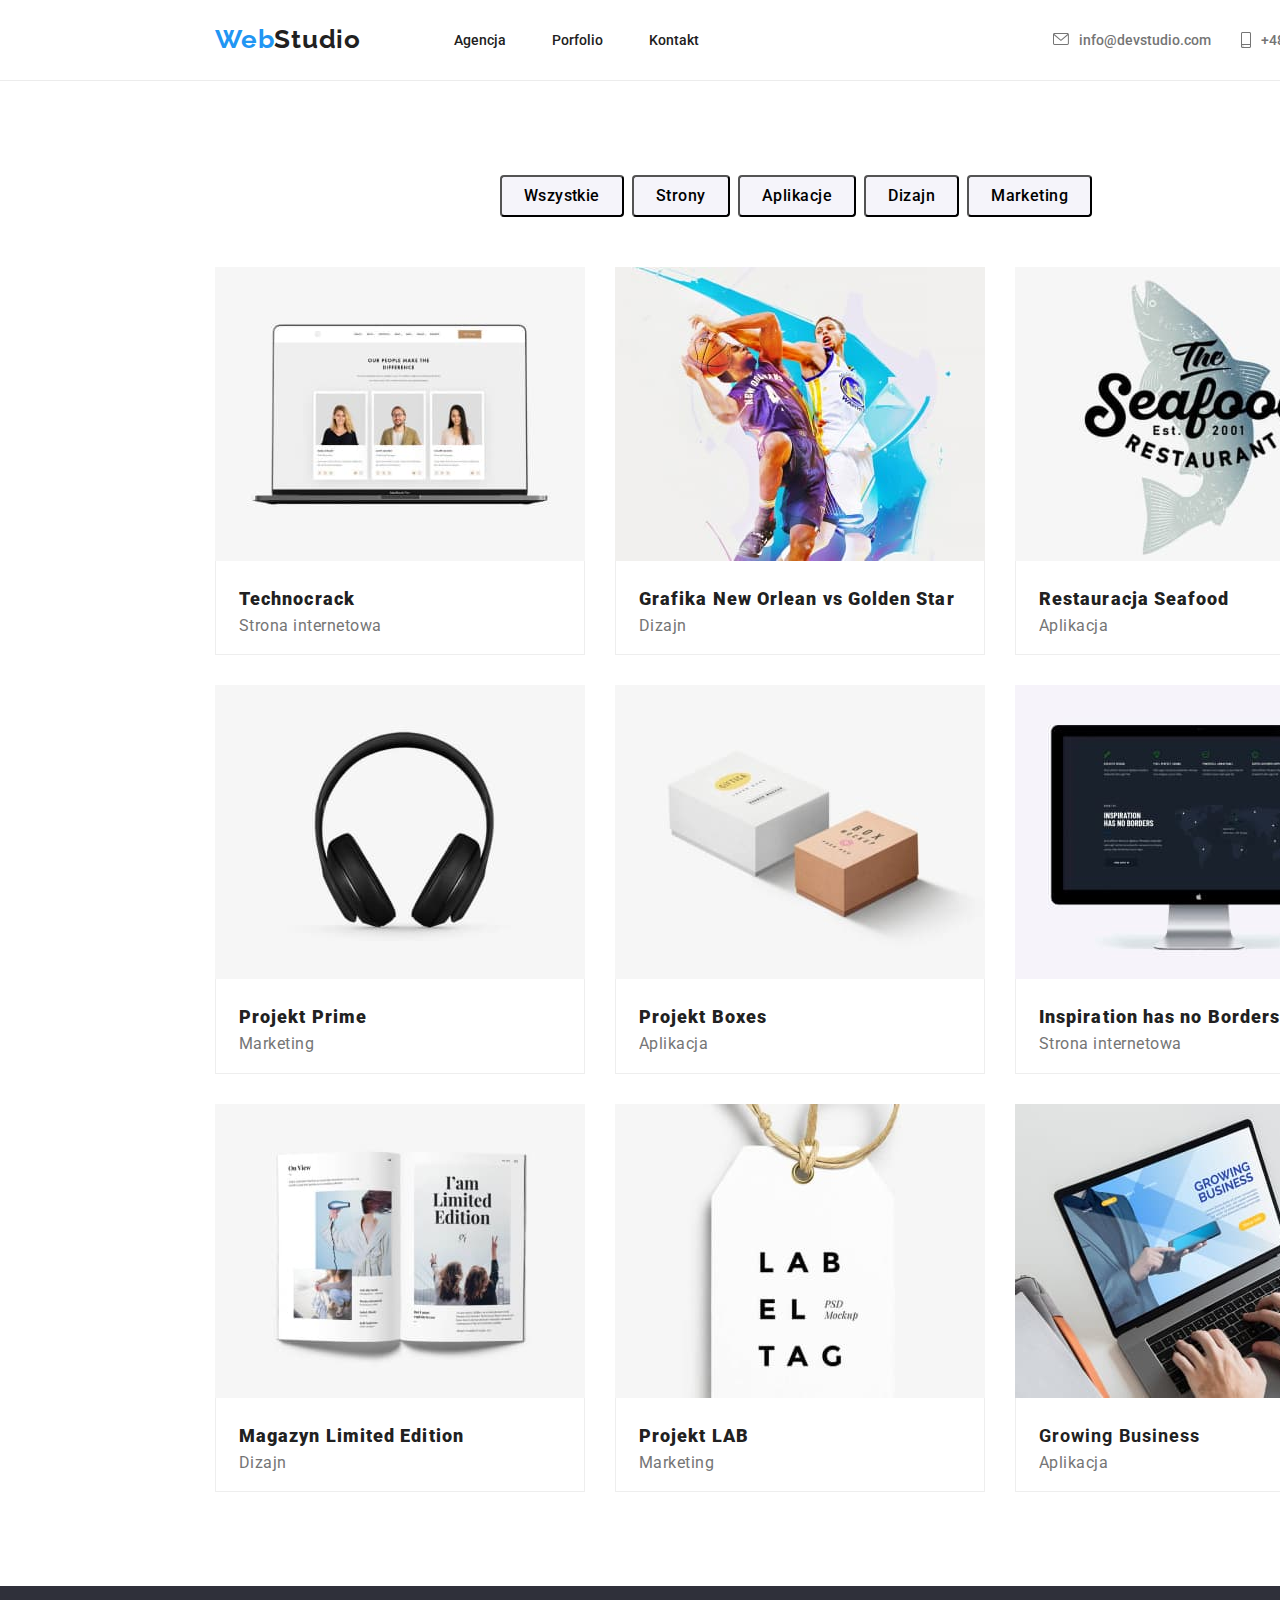
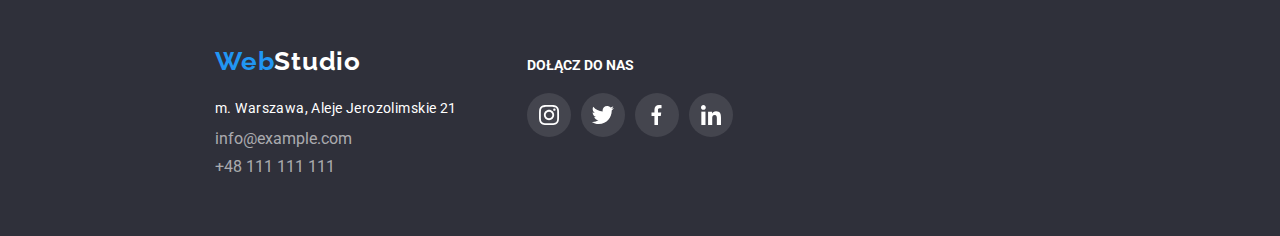
==== portfolio.html @ 10651b07 "Zmiana headera i footera na stronie Portfolio" ====
<!DOCTYPE html>
<html lang="pl">
  <head>
    <meta charset="UTF-8" />
    <meta http-equiv="X-UA-Compatible" content="IE=edge" />
    <meta name="viewport" content="width=device-width, initial-scale=1.0" />
    <link
      rel="stylesheet"
      href="https://cdnjs.cloudflare.com/ajax/libs/modern-normalize/1.0.0/modern-normalize.min.css"
    />
    <link rel="preconnect" href="https://fonts.googleapis.com" />
    <link rel="preconnect" href="https://fonts.gstatic.com" crossorigin />
    <link
      href="https://fonts.googleapis.com/css2?family=Raleway:wght@700&family=Roboto:wght@400;500;700;900&display=swap"
      rel="stylesheet"
    />
    <link rel="stylesheet" href="css/styles.css" />
    <title>Portfolio</title>
  </head>

  <body>
    <header class="menu">
      <div class="container">
        <div class="menu-wrapper">
          <a class="logo-header link" href="index.html"
            >Web<span>Studio</span></a
          >
          <!--Menu-->
          <nav class="navigation">
            <ul class="navigation-list list">
              <li class="navigation-list-item">
                <a class="navigation-link link" href="index.html">Agencja</a>
              </li>
              <li class="navigation-list-item">
                <a class="navigation-link link" href="portfolio.html"
                  >Porfolio</a
                >
              </li>
              <li class="navigation-list-item">
                <a class="navigation-link link" href="#">Kontakt</a>
              </li>
            </ul>
          </nav>
          <!--Contacts link-->
          <ul class="contact-list list">
            <li>
              <a class="contact-mail link" href="mailto:info@devstudio.com">
                <svg class="contact-mail-icon">
                  <use href="/images/icons.svg#icon-envelope"></use></svg
                >info@devstudio.com</a
              >
            </li>
            <li>
              <a class="contact-phone link" href="tel:+48111111111">
                <svg class="contact-phone-icon">
                  <use href="/images/icons.svg#icon-smartphone"></use>
                </svg>
                +48 111 111 111</a
              >
            </li>
          </ul>
        </div>
      </div>
    </header>

    <main>
      <!--Portfolio-->
      <section class="section-portfolio section">
        <!--Filters-->
        <div class="container">
          <div class="filters">
            <ul class="filters-buttons list">
              <li>
                <button class="filter-buttons-item" type="button">
                  Wszystkie
                </button>
              </li>
              <li>
                <button class="filter-buttons-item" type="button">
                  Strony
                </button>
              </li>
              <li>
                <button class="filter-buttons-item" type="button">
                  Aplikacje
                </button>
              </li>
              <li>
                <button class="filter-buttons-item" type="button">
                  Dizajn
                </button>
              </li>
              <li>
                <button class="filter-buttons-item" type="button">
                  Marketing
                </button>
              </li>
            </ul>
          </div>

          <!--Projects-->
          <div class="container-projects">
            <div class="projects">
              <ul class="projects-list list">
                <li class="projects-list-item">
                  <figure>
                    <img
                      src="images/img-8.jpg"
                      alt="laptop"
                      width="370"
                      height="294"
                    />
                    <figcaption>
                      <span><b>Technocrack</b></span
                      ><br />
                      <div class="projects-category">Strona internetowa</div>
                    </figcaption>
                  </figure>
                </li>
                <li class="projects-list-item">
                  <figure>
                    <img
                      src="images/img-7.jpg"
                      alt="basketball"
                      width="370"
                      height="294"
                    />
                    <figcaption>
                      <span><b>Grafika New Orlean vs Golden Star</b></span
                      ><br />
                      <div class="projects-category">Dizajn</div>
                    </figcaption>
                  </figure>
                </li>
                <li class="projects-list-item">
                  <figure>
                    <img
                      src="images/img-6.jpg"
                      alt="seafood"
                      width="370"
                      height="294"
                    />
                    <figcaption>
                      <span><b>Restauracja Seafood</b></span
                      ><br />
                      <div class="projects-category">Aplikacja</div>
                    </figcaption>
                  </figure>
                </li>
                <li class="projects-list-item">
                  <figure>
                    <img
                      src="images/img-5.jpg"
                      alt="headphones"
                      width="370"
                      height="294"
                    />
                    <figcaption>
                      <span><b>Projekt Prime</b></span
                      ><br />
                      <div class="projects-category">Marketing</div>
                    </figcaption>
                  </figure>
                </li>
                <li class="projects-list-item">
                  <figure>
                    <img
                      src="images/img-4.jpg"
                      alt="boxes"
                      width="370"
                      height="294"
                    />
                    <figcaption>
                      <span><b>Projekt Boxes</b></span
                      ><br />
                      <div class="projects-category">Aplikacja</div>
                    </figcaption>
                  </figure>
                </li>
                <li class="projects-list-item">
                  <figure>
                    <img
                      src="images/img-3.jpg"
                      alt="monitor"
                      width="370"
                      height="294"
                    />
                    <figcaption>
                      <span><b>Inspiration has no Borders</b></span
                      ><br />
                      <div class="projects-category">Strona internetowa</div>
                    </figcaption>
                  </figure>
                </li>
                <li class="projects-list-item">
                  <figure>
                    <img
                      src="images/img-2.jpg"
                      alt="magazine"
                      width="370"
                      height="294"
                    />
                    <figcaption>
                      <span><b>Magazyn Limited Edition</b></span
                      ><br />
                      <div class="projects-category">Dizajn</div>
                    </figcaption>
                  </figure>
                </li>
                <li class="projects-list-item">
                  <figure>
                    <img
                      src="images/img-1.jpg"
                      alt="label"
                      width="370"
                      height="294"
                    />
                    <figcaption>
                      <span><b>Projekt LAB</b></span
                      ><br />
                      <div class="projects-category">Marketing</div>
                    </figcaption>
                  </figure>
                </li>
                <li class="projects-list-item">
                  <figure>
                    <img
                      src="images/img.jpg"
                      alt="laptop-keyboard"
                      width="370"
                      height="294"
                    />
                    <figcaption>
                      <span>Growing Business</span><br />
                      <div class="projects-category">Aplikacja</div>
                    </figcaption>
                  </figure>
                </li>
              </ul>
            </div>
          </div>
        </div>
      </section>
    </main>

    <!--Footer-->
    <footer>
      <div class="container">
        <div class="contacts">
          <a class="logo-footer link" href="/">Web<span>Studio</span></a>
          <address class="adres-footer">
            m. Warszawa, Aleje Jerozolimskie 21 <br />
          </address>
          <ul class="contact-footer list">
            <li class="contact-footer-item">
              <a class="contact-footer-mail link" href="mailto:info@example.com"
                >info@example.com</a
              >
            </li>
            <li class="contact-footer-item">
              <a class="contact-footer-phone link" href="tel:+48111111111"
                >+48 111 111 111</a
              >
            </li>
          </ul>
        </div>
        <div class="social-in-footer">
          <p class="social-list-footer-title">Dołącz do nas</p>
          <ul class="social-list-footer list">
            <li class="social-list-footer-item icon-link">
              <a class="social-list-footer-link" href="#">
                <svg class="social-icon">
                  <use href="/images/icons.svg#icon-instagram"></use>
                </svg>
              </a>
            </li>
            <li class="social-list-footer-item icon-link">
              <a class="social-list-footer-link" href="#">
                <svg class="social-icon">
                  <use href="/images/icons.svg#icon-tweeter"></use>
                </svg>
              </a>
            </li>
            <li class="social-list-footer-item icon-link">
              <a class="social-list-footer-link" href="#">
                <svg class="social-icon">
                  <use href="/images/icons.svg#icon-facebook"></use>
                </svg>
              </a>
            </li>
            <li class="social-list-footer-item icon-link">
              <a class="social-list-footer-link" href="#">
                <svg class="social-icon">
                  <use href="/images/icons.svg#icon-linkedin"></use>
                </svg>
              </a>
            </li>
          </ul>
        </div>
      </div>
    </footer>
  </body>
</html>
---- css/styles.css ----
:root {
  --main-font: "Roboto", sans-serif;
  --secondary-font: "Raleway", sans-serif;
  --main-color: #2196f3;
  --font-color: #212121;
}

body {
  width: 1600px;
  margin: 0;
  font-family: var(--main-font);
  color: var(--font-color);
}

h1,
h2 {
  margin: 0;
}

ul {
  margin: 0;
  padding: 0;
}

img {
  display: block;
}

figure {
  margin: 0;
}

.list {
  list-style: none;
}

.link {
  text-decoration: none;
}
.container {
  width: 1200px;
  padding: 0 15px;
  align-items: center;
  margin: 0 auto;
}

.section {
  padding: 94px 0;
}

/*===========COMPONENTS===========*/
button {
  cursor: pointer;
}

/*===========MENU===========*/
header {
  border-bottom: 1px solid #ececec;
}

.menu {
  background: #ffffff;
}
.menu-wrapper {
  display: flex;
  align-items: center;
}

.logo-header {
  padding-top: 24px;
  padding-bottom: 25px;
  margin-right: 93px;

  font-family: var(--secondary-font);
  font-weight: bold;
  font-size: 26px;
  line-height: 1.192;
  letter-spacing: 0.03em;

  color: var(--main-color);
}

.logo-header > span {
  color: var(--font-color);
}
/**Navigation*/
.navigation {
  display: flex;
  width: 254px;
  margin-right: 345px;
}
.navigation-list {
  display: flex;
}
.navigation-list-item,
.contact-list {
  font-family: var(--main-font);
  font-weight: 500;
  font-size: 14px;
  line-height: 16px;
  letter-spacing: 1.333;
  fill: #757575;
}
.navigation-list-item:not(:last-child) {
  margin-right: 46px;
}

.navigation-link {
  color: var(--font-color);
}
.contact-phone-icon {
  margin-right: 10px;
  width: 10px;
  height: 16px;
}
.contact-phone-icon:hover {
  fill: var(--main-color);
}
.navigation-link:hover,
.navigation-link:focus,
.navigation-link:active,
.contact-mail:hover,
.contact-mail:focus,
.contact-phone:hover,
.contact-phone:focus {
  color: var(--main-color);
  fill: var(--main-color);
}
.contact-mail {
  margin-right: 30px;
}
.contact-mail-icon {
  width: 16px;
  height: 12px;
  margin-right: 10px;
}
.contact-phone {
  display: flex;
  
}
.contact-list {
  display: flex;
}
.contact-list a {
  font-style: normal;
  color: #757575;
}
/*=========== END MENU===========*/

/* =========== MAIN PAGE HEADER===========*/
.header {
  width: 1600px;
  display: flex;
  flex-direction: column;
  align-items: center;
  padding-top: 200px;
  padding-bottom: 200px;

  background: #2f303a;
  background-image: linear-gradient(
      rgba(47, 48, 58, 0.4),
      rgba(47, 48, 58, 0.4)
    ),
    url(/images/header-bg.jpg);
  background-size: cover;
  background-repeat: no-repeat;
}

.header-tittle {
  width: 696px;
  left: 452px;
  bottom: 280px;

  font-family: var(--main-font);
  font-weight: 900;
  font-size: 44px;
  line-height: 60px;

  text-align: center;
  letter-spacing: 0.06em;
  text-transform: uppercase;

  color: #ffffff;
}

.header button {
  margin-top: 30px;
  padding: 10px 41px;

  background: var(--main-color);
  box-shadow: 0px 4px 4px rgba(0, 0, 0, 0.15);
  border-radius: 4px;

  font-family: var(--main-font);
  font-weight: bold;
  font-size: 16px;
  line-height: 1.875;

  text-align: center;
  letter-spacing: 0.06em;

  color: #ffffff;
}
/* =========== END MAIN PAGE HEADER===========*/

/* =========== MAIN SECTION MAIN PAGE===========*/
/*our strengths*/
.strengths-icon {
  width: 70px;
  height: 70px;
}
.strengths-icons-list {
  display: flex;
  align-items: center;
  justify-content: center;
}

.strengths-icons-list-item {
  display: flex;
  width: 270px;
  height: 120px;
  radius: 4px;
  background-color: #f5f4fa;
  margin-right: 30px;
  margin-bottom: 30px;
  align-items: center;
  justify-content: center;
}
.strengths-icons-list-item:last-child {
  margin-right: 0;
}

.list-strengths th {
  font-family: Roboto;
  font-style: normal;
  font-weight: bold;
  font-size: 14px;
  line-height: 1.333;
  letter-spacing: 0.03em;
  text-transform: uppercase;
  text-align: left;
}
.list-strengths td {
  max-width: 270px;
  font-family: Roboto;
  font-size: 14px;
  line-height: 171%;
  letter-spacing: 0.03em;
  color: #757575;
}

h2 {
  font-family: var(--main-font);
  font-weight: bold;
  font-size: 36px;
  line-height: 1.166;
  text-align: center;
  letter-spacing: 0.03em;
  margin-bottom: 50px;
}
.section-offer {
  padding-top: 0px;
}
.offer-list {
  display: flex;
  justify-content: center;
}
.offer-list-item {
  margin-right: 30px;
}
.offer-list-item:last-child {
  margin-right: 0;
}

.section-team {
  background-color: #f5f4fa;
}
.team-list {
  display: flex;
  justify-content: center;
}
.team-list-item {
  background: #ffffff;
  margin-right: 30px;

  /* material shadow v1 */
  box-shadow: 0px 1px 3px rgba(0, 0, 0, 0.12), 0px 1px 1px rgba(0, 0, 0, 0.14),
    0px 2px 1px rgba(0, 0, 0, 0.2);
  border-radius: 0px 0px 4px 4px;
}
.team-list-item:last-child {
  margin-right: 0%;
}

.team-list-item span {
  font-size: 16px;
  line-height: 1.187;
  text-align: center;
  letter-spacing: 0.03em;
  color: var(--font-color);
}
.team-list-item figcaption {
  text-align: center;
  color: #757575;
  font-family: Roboto;
  font-size: 16px;
  line-height: 1.875;
  padding-bottom: 16px;
  padding-top: 30px;
}
.social-list {
  display: flex;
  align-items: center;
  justify-content: center;
  margin-bottom: 30px;
  fill: #afb1b8;
}

.social-list-link {
  display: flex;
  width: 44px;
  height: 44px;
  background-color: #ffffff;
  border-radius: 50%;
  align-items: center;
  justify-content: center;
}
.social-list-item {
  margin-right: 10px;
}
.social-list-item:last-child {
  margin-right: 0;
}

.social-list-link:hover,
.social-list-link:focus {
  fill: white;
  background-color: var(--main-color);
}

.social-icon {
  height: 20px;
}

/*Our clients*/
.clients-list {
  display: flex;
  justify-content: center;
  fill: #afb1b8;
}
.clients-list-item:not(:last-child) {
  margin-right: 30px;
}

.client-icon {
}

.clients-list-link {
  display: flex;
  width: 170px;
  height: 92px;
  border: 1px solid #afb1b8;
  border-radius: 4px;
  align-items: center;
  justify-content: center;
}
.clients-list-link:hover,
.clients-list-link:focus {
  fill: var(--main-color);
  border: 1px solid var(--main-color);
}

/*footer*/
footer {
  padding-top: 60px;
  padding-bottom: 60px;
  background: #2f303a;
}

footer a {
  color: rgba(255, 255, 255, 0.6);
}
footer .container {
  display: flex;
  align-items: baseline;
}
.logo-footer {
  font-family: Raleway;
  font-weight: bold;
  font-size: 26px;
  line-height: 1.192;
  letter-spacing: 0.03em;

  color: var(--main-color);
}

.logo-footer > span {
  color: white;
}
.contact-footer-mail:hover,
.contact-footer-mail:focus,
.contact-footer-phone:hover,
.contact-footer-phone:focus {
  color: var(--main-color);
}
.contact-footer {
  margin-top: 9px;
}
.contact-footer-item {
  margin-top: 9px;
}
.contacts {
  margin-right: 70px;
}
.adres-footer {
  margin-top: 20px;
  font-family: var(--main-font);
  font-style: normal;
  font-size: 14px;
  line-height: 1.714;
  letter-spacing: 0.03em;
  color: #ffffff;
}
.social-list-footer-title {
  font-family: var(--main-font);
  font-weight: 700;
  text-transform: uppercase;
  color: #ffffff;
  font-size: 14px;
  line-height: 1.142;
  margin-bottom: 20px;
  margin-top: 0;
}
.social-list-footer {
  display: flex;
  fill: white;
}
.social-list-footer-link {
  display: flex;
  width: 44px;
  height: 44px;
  border-radius: 50%;
  align-items: center;
  justify-content: center;
  background-color: rgba(255, 255, 255, 0.1);
}
.social-list-footer-link:hover {
  background-color: var(--main-color);
}
.social-list-footer-item {
  margin-right: 10px;
}
.social-list-footer-item:last-child {
  margin-right: 0;
}

/*=========== PORTFOLIO ===========*/

/*Filter buttons*/
.filters-buttons {
  display: flex;
  justify-content: center;
}
.filter-buttons-item {
  padding: 6px 22px;
  margin-right: 8px;
  margin-bottom: 50px;
}

.filters-buttons button:hover,
.filters-buttons button:focus,
.filters-buttons button {
  font-family: var(--main-font);
  border-radius: 4px;
  font-weight: 500;
  font-size: 16px;
  line-height: 1.625;
  text-align: center;
  letter-spacing: 0.03em;
}

.filters-buttons button {
  background: #f5f4fa;
}
.filters-buttons button:hover,
.filters-buttons button:focus {
  background: var(--main-color);

  box-shadow: 0px 3px 1px rgba(0, 0, 0, 0.1), 0px 1px 2px rgba(0, 0, 0, 0.08),
    0px 2px 2px rgba(0, 0, 0, 0.12);

  color: #ffffff;
}
/*Projects*/
.container-projects {
  display: flex;
  justify-content: center;
}

.projects {
  width: 1170px;
  display: flex;
  justify-content: start-end;
}
.projects-list {
  display: flex;
  flex-wrap: wrap;
  justify-content: space-between;
}
.tprojects-category {
  margin-top: 4px;
}

.projects-list span {
  font-family: Roboto;
  font-weight: bold;
  font-size: 18px;
  line-height: 2;
  letter-spacing: 0.06em;
  color: var(--font-color);
  margin-bottom: 10px;
}
.projects-list-item {
  background: #ffffff;
  box-shadow: inset 0px 0px 0px 1px #eee;
  margin-bottom: 30px;
}
.projects-list-item:nth-last-child(-n + 3) {
  margin-bottom: 0;
}

.projects-list-item figcaption {
  font-family: var(--main-font);
  font-size: 16px;
  letter-spacing: 0.03em;
  color: #757575;
  padding-top: 20px;
  padding-bottom: 20px;
  padding-left: 24px;
}
/*=========== END PORTFOLIO ===========*/
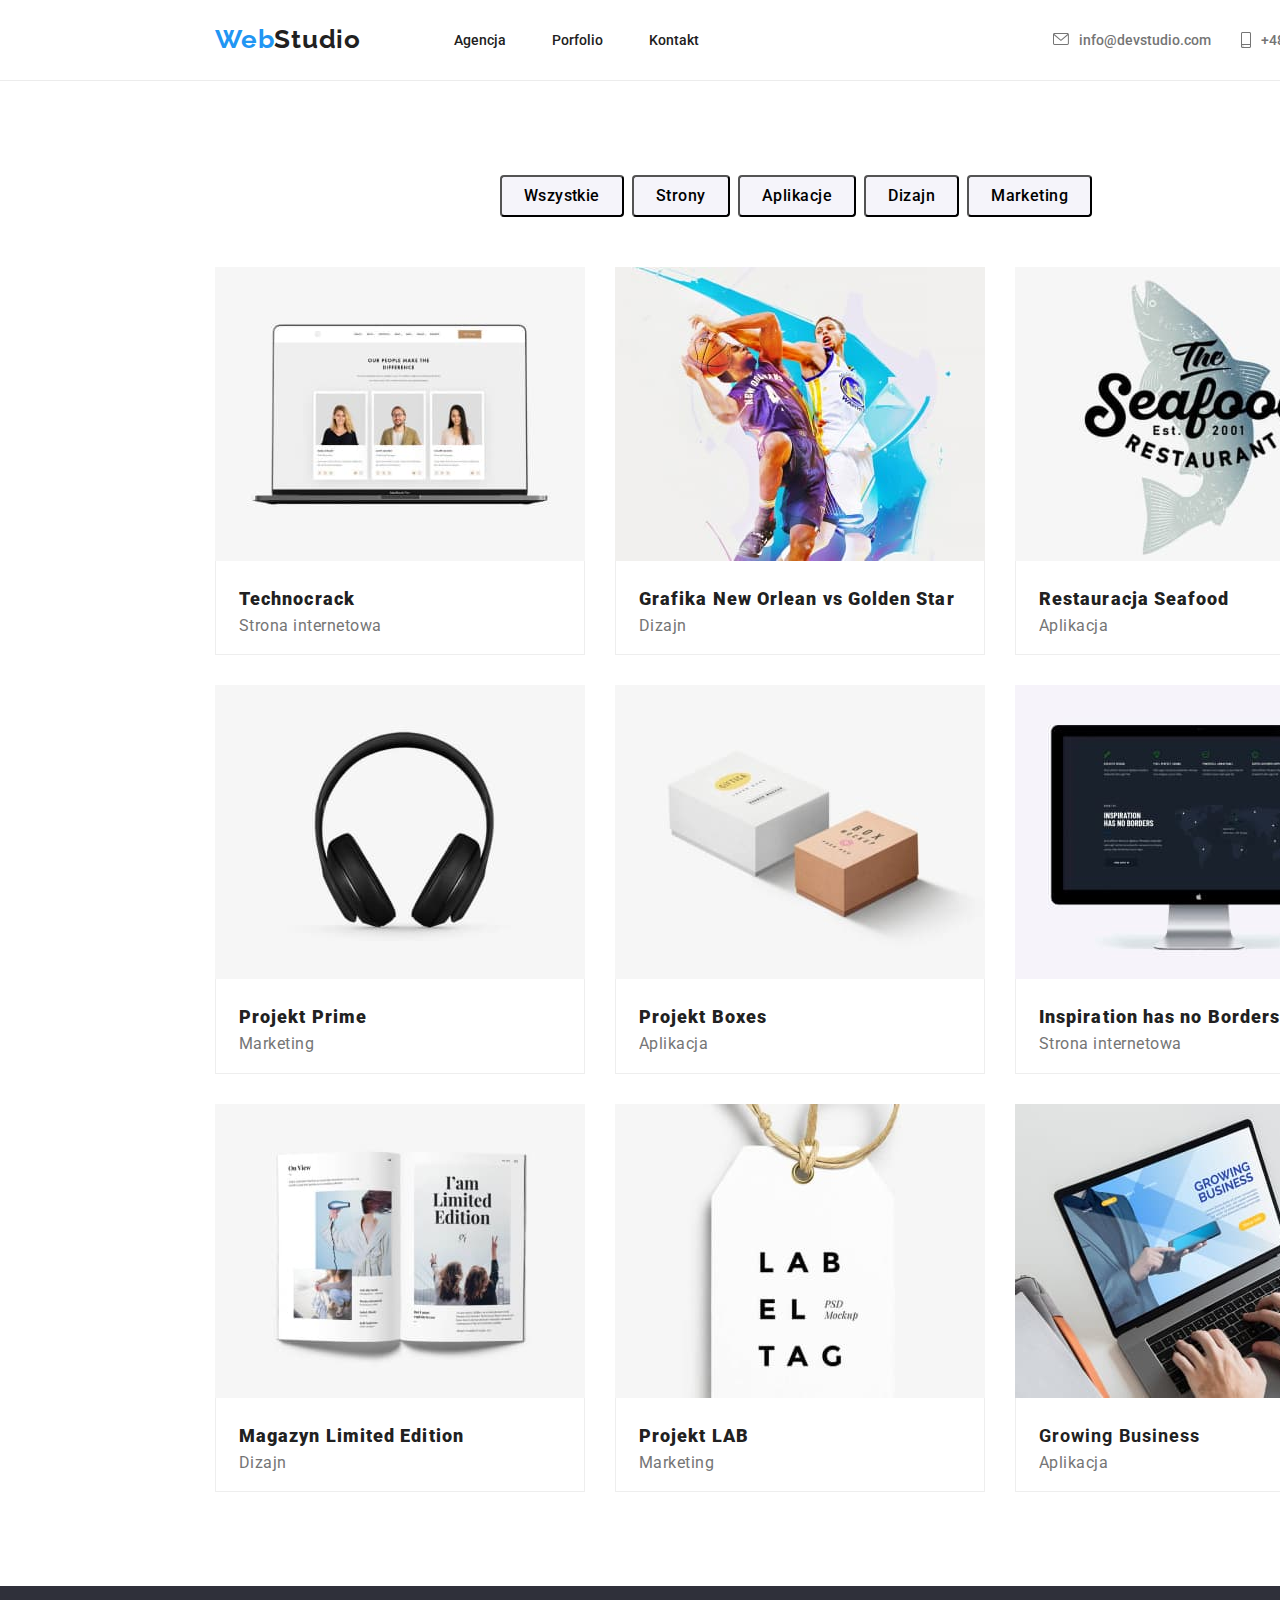
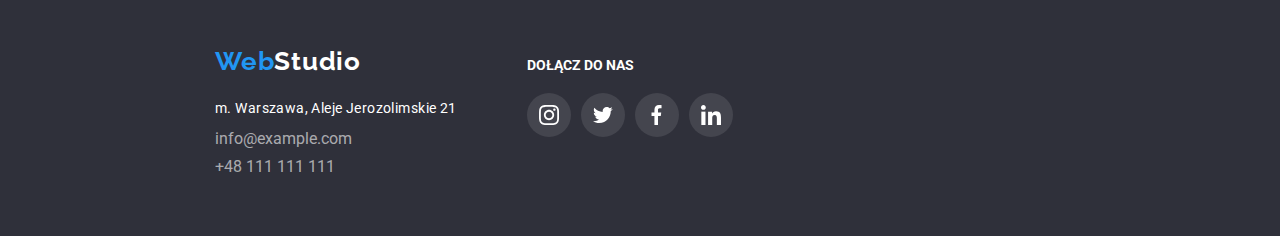
==== commit 3dfa667c: "Ustawienie rozmiaru ikon w pliku HTML" ====
--- a/portfolio.html
+++ b/portfolio.html
@@ -45,15 +45,15 @@
           <ul class="contact-list list">
             <li>
               <a class="contact-mail link" href="mailto:info@devstudio.com">
-                <svg class="contact-mail-icon">
-                  <use href="/images/icons.svg#icon-envelope"></use></svg
+                <svg class="contact-mail-icon" width="16" height="12">
+                  <use href="./images/icons.svg#icon-envelope"></use></svg
                 >info@devstudio.com</a
               >
             </li>
             <li>
               <a class="contact-phone link" href="tel:+48111111111">
-                <svg class="contact-phone-icon">
-                  <use href="/images/icons.svg#icon-smartphone"></use>
+                <svg class="contact-phone-icon" width="10" height="16">
+                  <use href="./images/icons.svg#icon-smartphone"></use>
                 </svg>
                 +48 111 111 111</a
               >
@@ -269,29 +269,29 @@
           <ul class="social-list-footer list">
             <li class="social-list-footer-item icon-link">
               <a class="social-list-footer-link" href="#">
-                <svg class="social-icon">
-                  <use href="/images/icons.svg#icon-instagram"></use>
+                <svg class="social-icon" width="20" height="20">
+                  <use href="./images/icons.svg#icon-instagram"></use>
                 </svg>
               </a>
             </li>
             <li class="social-list-footer-item icon-link">
               <a class="social-list-footer-link" href="#">
-                <svg class="social-icon">
-                  <use href="/images/icons.svg#icon-tweeter"></use>
+                <svg class="social-icon" width="20" height="20">
+                  <use href="./images/icons.svg#icon-tweeter"></use>
                 </svg>
               </a>
             </li>
             <li class="social-list-footer-item icon-link">
               <a class="social-list-footer-link" href="#">
-                <svg class="social-icon">
-                  <use href="/images/icons.svg#icon-facebook"></use>
+                <svg class="social-icon" width="20" height="20">
+                  <use href="./images/icons.svg#icon-facebook"></use>
                 </svg>
               </a>
             </li>
             <li class="social-list-footer-item icon-link">
               <a class="social-list-footer-link" href="#">
-                <svg class="social-icon">
-                  <use href="/images/icons.svg#icon-linkedin"></use>
+                <svg class="social-icon" width="20" height="20">
+                  <use href="./images/icons.svg#icon-linkedin"></use>
                 </svg>
               </a>
             </li>
--- a/css/styles.css
+++ b/css/styles.css
@@ -13,7 +13,8 @@
 }
 
 h1,
-h2 {
+h2,
+h3 {
   margin: 0;
 }
 
@@ -110,8 +111,6 @@
 }
 .contact-phone-icon {
   margin-right: 10px;
-  width: 10px;
-  height: 16px;
 }
 .contact-phone-icon:hover {
   fill: var(--main-color);
@@ -130,13 +129,10 @@
   margin-right: 30px;
 }
 .contact-mail-icon {
-  width: 16px;
-  height: 12px;
   margin-right: 10px;
 }
 .contact-phone {
   display: flex;
-  
 }
 .contact-list {
   display: flex;
@@ -161,7 +157,7 @@
       rgba(47, 48, 58, 0.4),
       rgba(47, 48, 58, 0.4)
     ),
-    url(/images/header-bg.jpg);
+    url("../images/header-bg.jpg");
   background-size: cover;
   background-repeat: no-repeat;
 }
@@ -205,10 +201,7 @@
 
 /* =========== MAIN SECTION MAIN PAGE===========*/
 /*our strengths*/
-.strengths-icon {
-  width: 70px;
-  height: 70px;
-}
+
 .strengths-icons-list {
   display: flex;
   align-items: center;
@@ -230,25 +223,38 @@
   margin-right: 0;
 }
 
-.list-strengths th {
-  font-family: Roboto;
-  font-style: normal;
-  font-weight: bold;
+/*Grid*/
+.grid-item-title {
+  margin-bottom: 10px;
+  font-family: var(--main-font);
   font-size: 14px;
-  line-height: 1.333;
+  line-height: 1.142;
+  font-weight: 700;
+  color: #212121;
   letter-spacing: 0.03em;
   text-transform: uppercase;
-  text-align: left;
-}
-.list-strengths td {
-  max-width: 270px;
-  font-family: Roboto;
+}
+.grid-description {
+  font-family: var(--main-font);
   font-size: 14px;
-  line-height: 171%;
-  letter-spacing: 0.03em;
+  line-height: 1.714;
   color: #757575;
-}
-
+  letter-spacing: 0.03em;
+  margin: 0;
+}
+.grid {
+  display: flex;
+  flex-wrap: wrap;
+}
+.grid-item {
+  flex-basis: calc(100% / 4 - 22.5px);
+  margin-right: 30px;
+}
+.grid-item:last-child {
+  margin-right: 0;
+}
+
+/*Section "Czym się zajmujemy*/
 h2 {
   font-family: var(--main-font);
   font-weight: bold;
@@ -271,7 +277,7 @@
 .offer-list-item:last-child {
   margin-right: 0;
 }
-
+/*Section "Team*/
 .section-team {
   background-color: #f5f4fa;
 }
@@ -283,7 +289,6 @@
   background: #ffffff;
   margin-right: 30px;
 
-  /* material shadow v1 */
   box-shadow: 0px 1px 3px rgba(0, 0, 0, 0.12), 0px 1px 1px rgba(0, 0, 0, 0.14),
     0px 2px 1px rgba(0, 0, 0, 0.2);
   border-radius: 0px 0px 4px 4px;
@@ -338,10 +343,6 @@
   background-color: var(--main-color);
 }
 
-.social-icon {
-  height: 20px;
-}
-
 /*Our clients*/
 .clients-list {
   display: flex;
@@ -351,10 +352,6 @@
 .clients-list-item:not(:last-child) {
   margin-right: 30px;
 }
-
-.client-icon {
-}
-
 .clients-list-link {
   display: flex;
   width: 170px;
@@ -520,11 +517,20 @@
   color: var(--font-color);
   margin-bottom: 10px;
 }
+
 .projects-list-item {
   background: #ffffff;
   box-shadow: inset 0px 0px 0px 1px #eee;
   margin-bottom: 30px;
 }
+
+.projects-list-item:hover,
+.projects-list-item:focus {
+  box-shadow: 0px 1px 1px rgba(0, 0, 0, 0.12), 0px 4px 4px rgba(0, 0, 0, 0.06),
+    1px 4px 6px rgba(0, 0, 0, 0.16);
+  cursor: pointer;
+}
+
 .projects-list-item:nth-last-child(-n + 3) {
   margin-bottom: 0;
 }
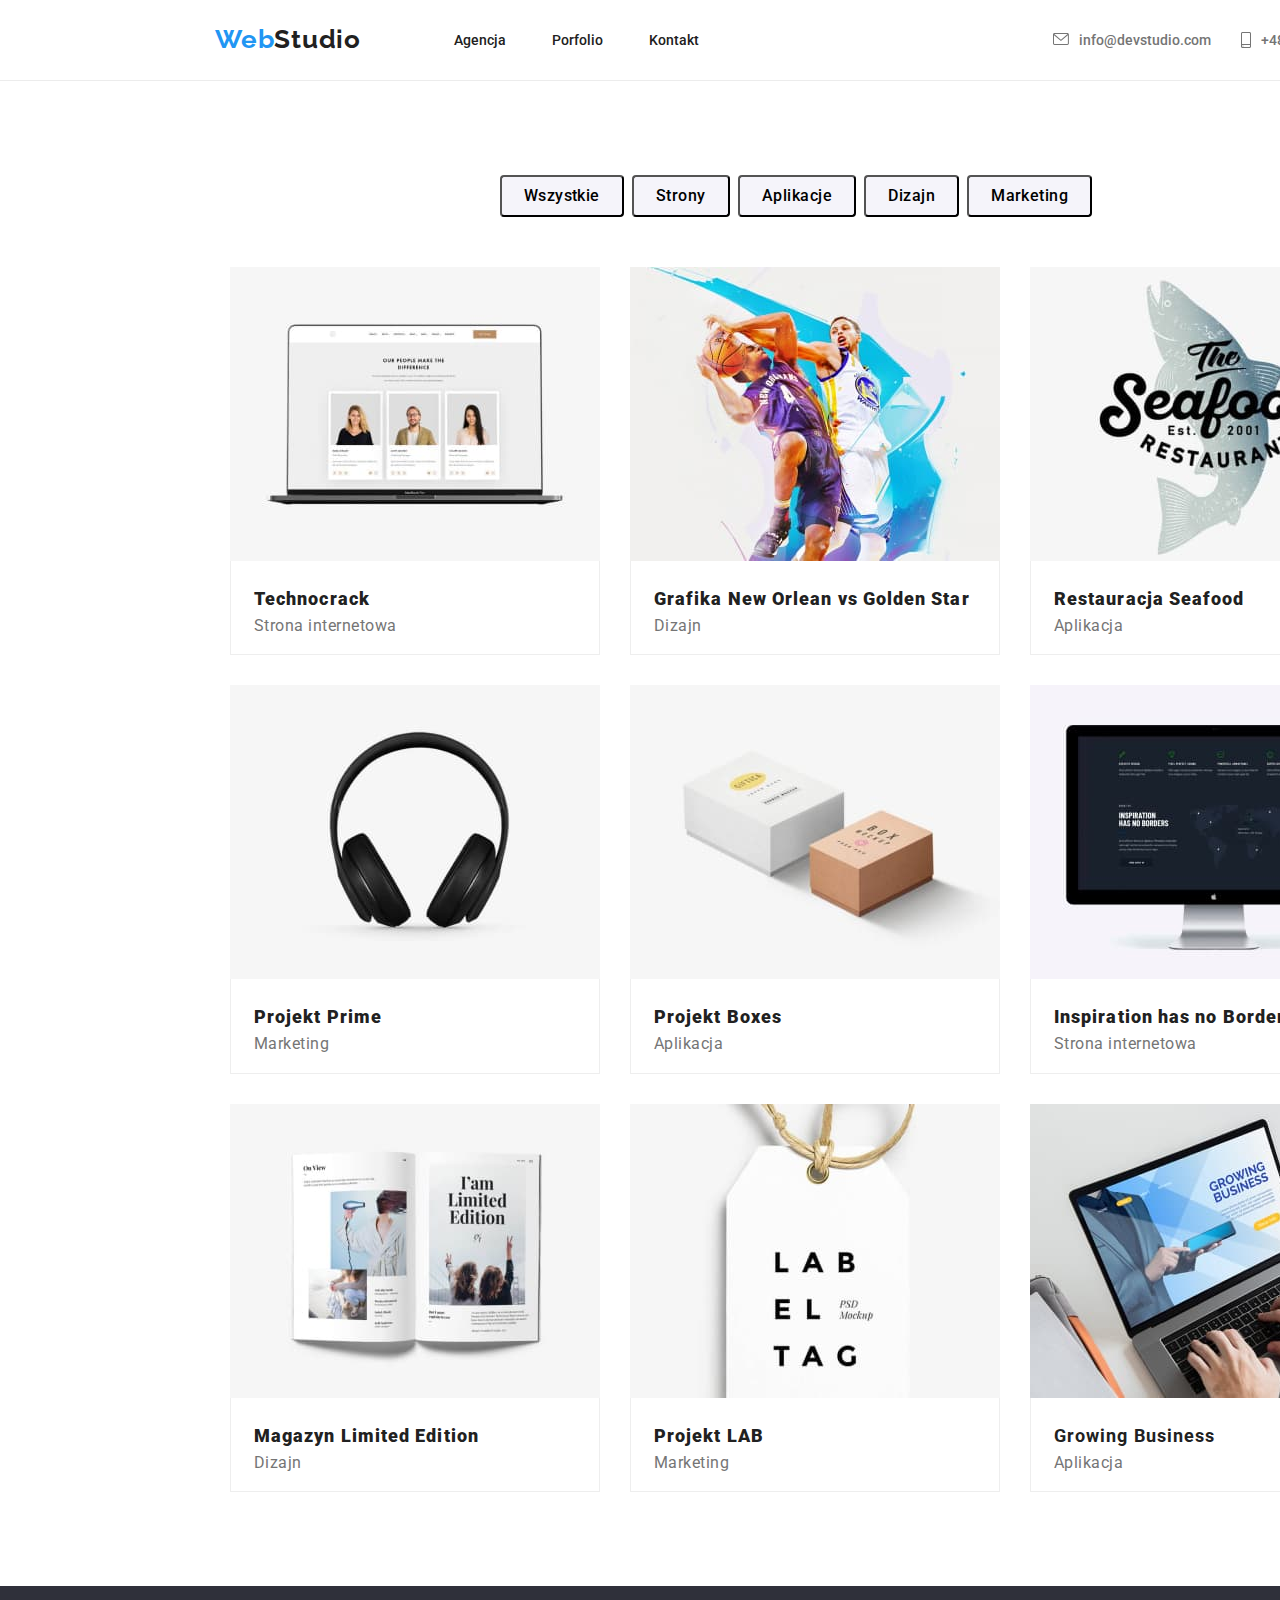
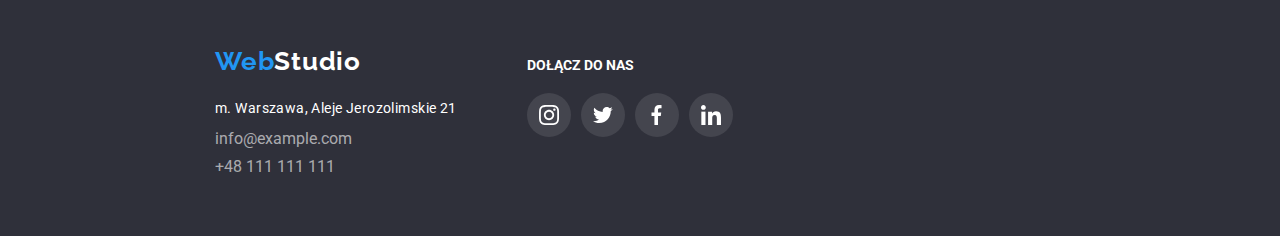
==== commit 014ace4d: "usunięcie błędów w kodzie" ====
--- a/portfolio.html
+++ b/portfolio.html
@@ -99,7 +99,7 @@
           </div>
 
           <!--Projects-->
-          <div class="container-projects">
+          <div class="container">
             <div class="projects">
               <ul class="projects-list list">
                 <li class="projects-list-item">
--- a/css/styles.css
+++ b/css/styles.css
@@ -212,7 +212,7 @@
   display: flex;
   width: 270px;
   height: 120px;
-  radius: 4px;
+  border-radius: 4px;
   background-color: #f5f4fa;
   margin-right: 30px;
   margin-bottom: 30px;
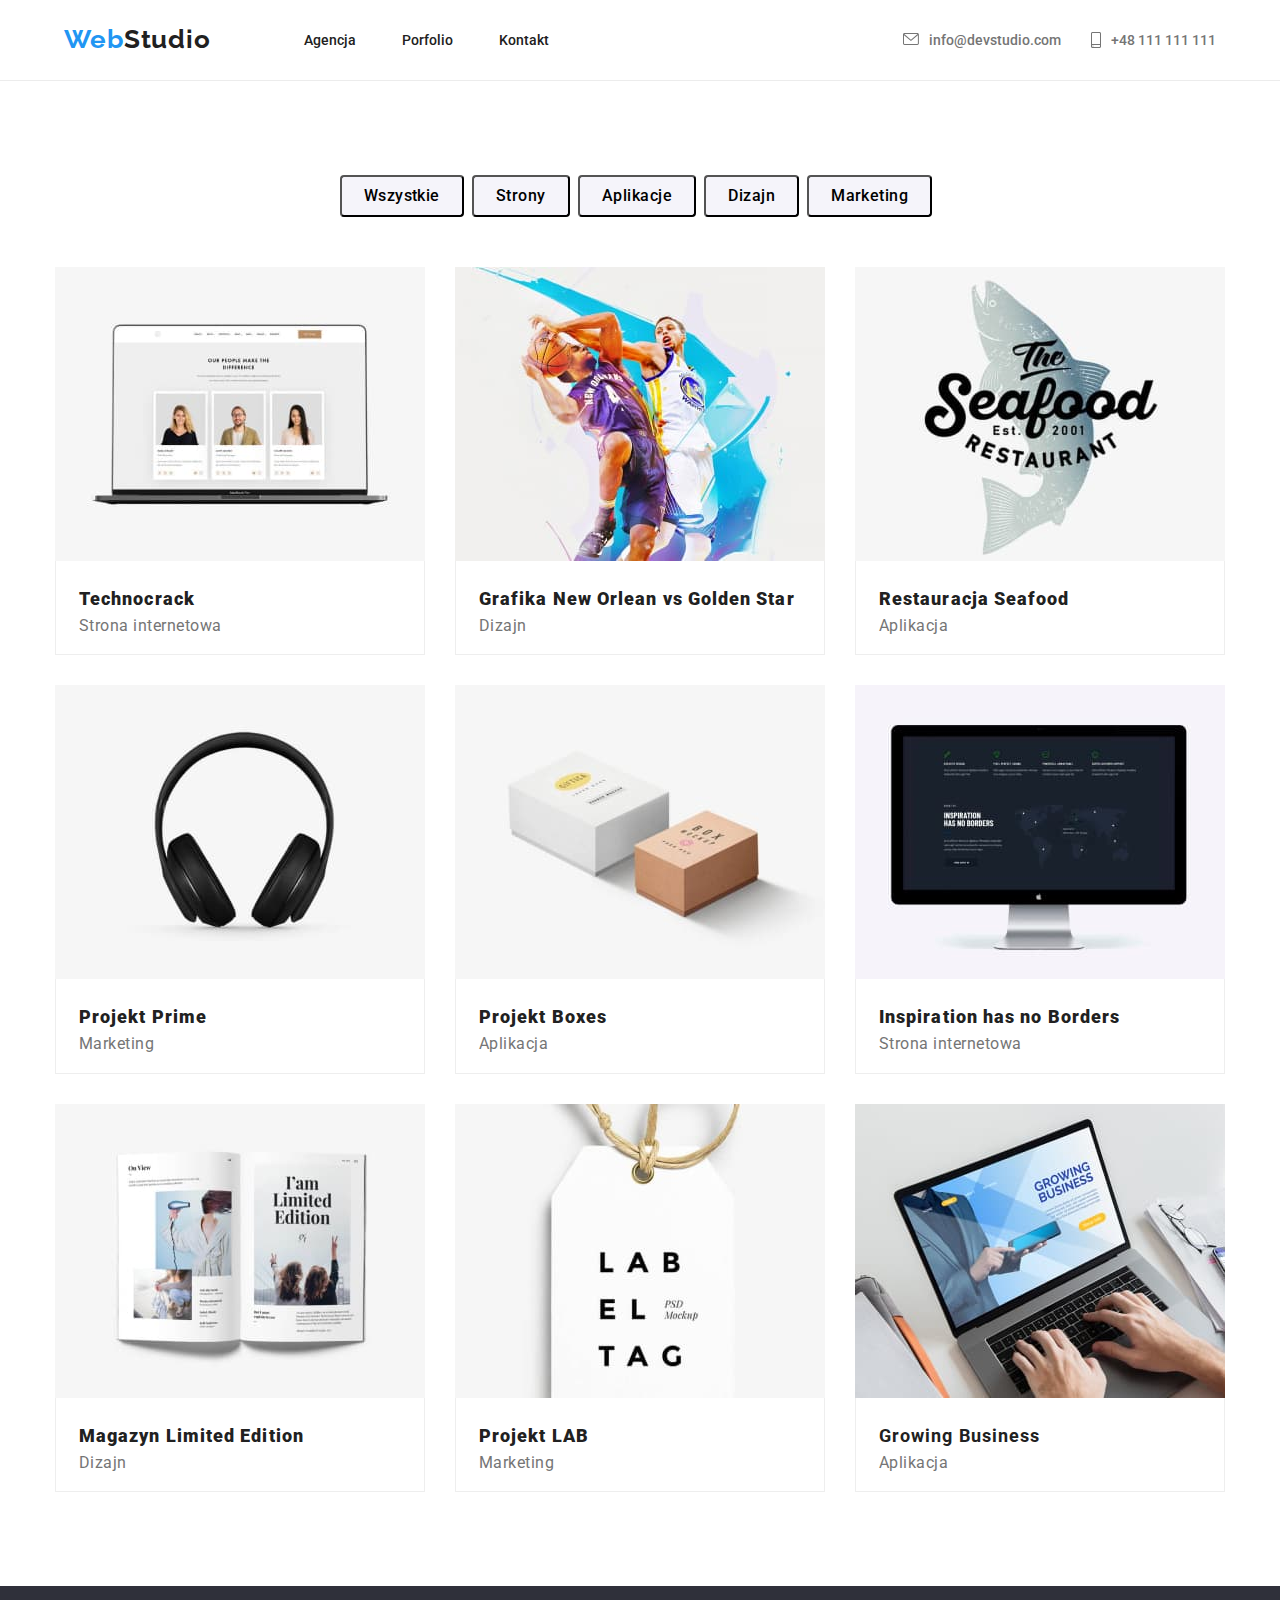
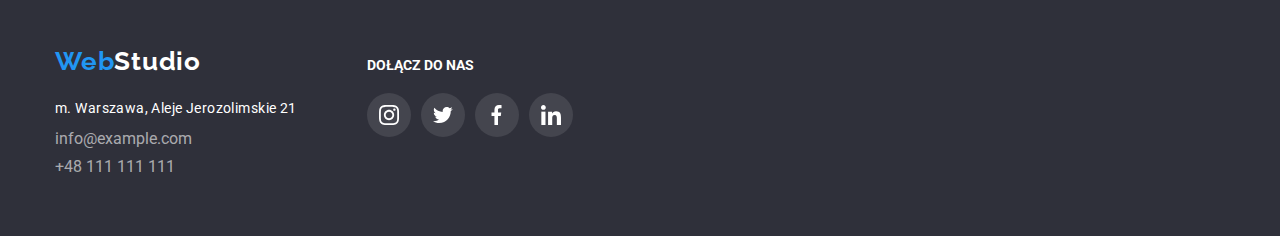
==== commit 798aeb0c: "poprawki containera" ====
--- a/portfolio.html
+++ b/portfolio.html
@@ -97,9 +97,10 @@
               </li>
             </ul>
           </div>
+        </div>
 
           <!--Projects-->
-          <div class="container">
+        <div class="container">
             <div class="projects">
               <ul class="projects-list list">
                 <li class="projects-list-item">
@@ -239,7 +240,7 @@
               </ul>
             </div>
           </div>
-        </div>
+        
       </section>
     </main>
 
--- a/css/styles.css
+++ b/css/styles.css
@@ -6,8 +6,6 @@
 }
 
 body {
-  width: 1600px;
-  margin: 0;
   font-family: var(--main-font);
   color: var(--font-color);
 }
@@ -41,8 +39,11 @@
 .container {
   width: 1200px;
   padding: 0 15px;
-  align-items: center;
+  height: 100%;
   margin: 0 auto;
+  display: flex;
+  flex-wrap: nowrap;
+  justify-content: center;
 }
 
 .section {
@@ -144,14 +145,7 @@
 /*=========== END MENU===========*/
 
 /* =========== MAIN PAGE HEADER===========*/
-.header {
-  width: 1600px;
-  display: flex;
-  flex-direction: column;
-  align-items: center;
-  padding-top: 200px;
-  padding-bottom: 200px;
-
+.hero-section {
   background: #2f303a;
   background-image: linear-gradient(
       rgba(47, 48, 58, 0.4),
@@ -161,7 +155,14 @@
   background-size: cover;
   background-repeat: no-repeat;
 }
-
+.header {
+  padding-top: 200px;
+  padding-bottom: 200px;
+  display: flex;
+  flex-direction: column;
+  align-items: center;
+  justify-content: center;
+}
 .header-tittle {
   width: 696px;
   left: 452px;
@@ -378,6 +379,7 @@
   color: rgba(255, 255, 255, 0.6);
 }
 footer .container {
+  justify-content: flex-start;
   display: flex;
   align-items: baseline;
 }
